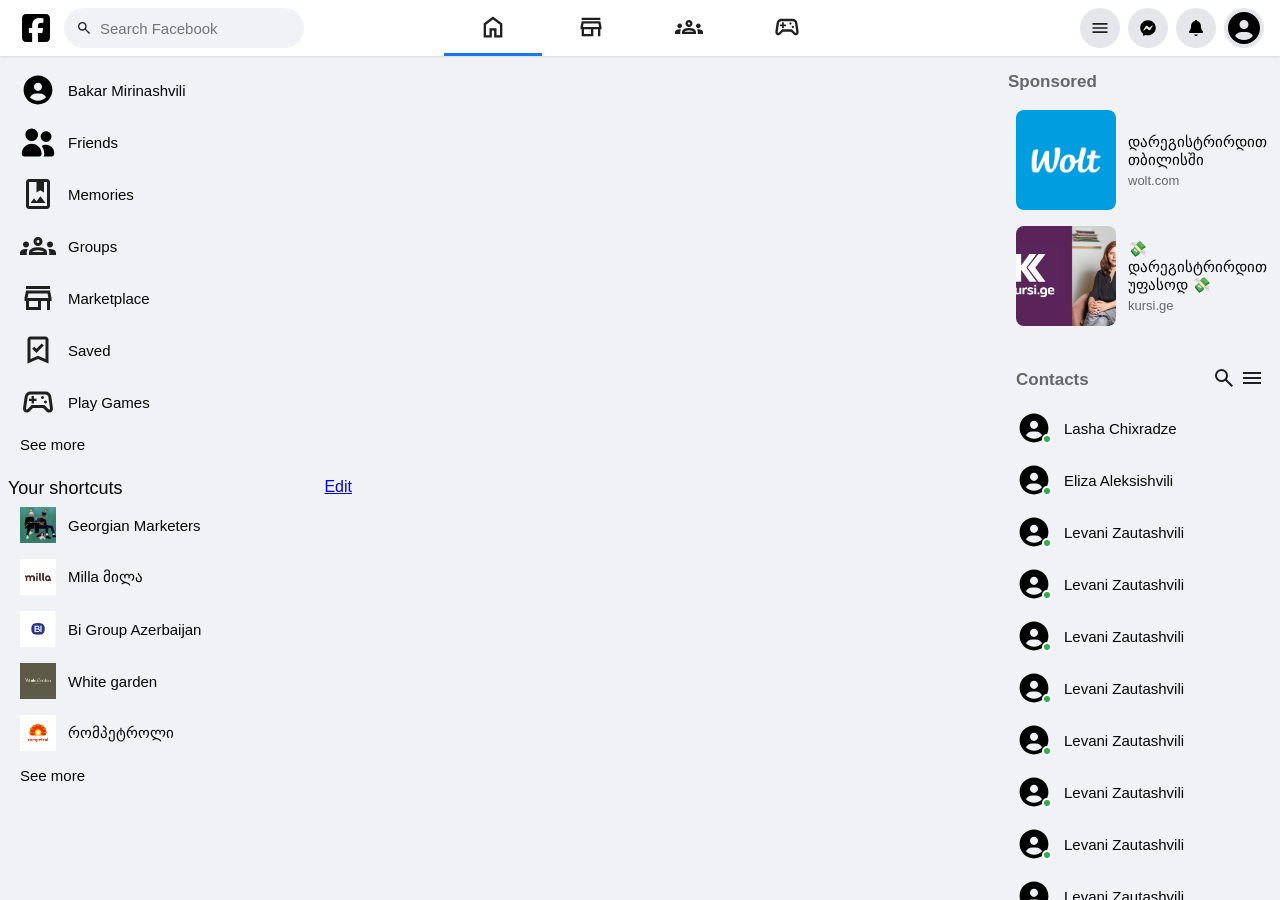
==== index.html @ d98aa98c "ვიზუალის პირველი ნაწილი" ====
<!doctype html>
<html lang="ka">
  <head>
    <meta charset="UTF-8" />
    <meta name="viewport" content="width=device-width, initial-scale=1.0" />
    <link rel="stylesheet" href="style.css" />
    <title>Facebook</title>
  </head>
  <body>
    <nav>
      <div class="nav-left">
        <img src="photos/logo (3).svg" class="logo" alt="Facebook" />
        <div class="search-box">
          <img src="photos/search.svg" class="search-icon" alt="" />
          <input type="text" placeholder="Search Facebook" />
        </div>
      </div>

      <div class="nav-center">
        <div class="nav-icon active"><img src="photos/home.svg" /></div>
        <div class="nav-icon"><img src="photos/store.svg" /></div>
        <div class="nav-icon"><img src="photos/groups.svg" /></div>
        <div class="nav-icon"><img src="photos/games.svg" /></div>
      </div>

      <div class="nav-right">
        <div class="right-icon"><img src="photos/menu.svg" /></div>
        <div class="right-icon messenger">
          <img src="photos/messenger.svg" />
        </div>
        <div class="right-icon notifications">
          <img src="photos/notifications.svg" />
        </div>

        <div class="profile">
          <img src="photos/account.svg" alt="Profile" />

          <div class="dropdown-menu">
            <div class="menu-item profile-info">
              <img src="photos/account.svg" alt="" />
              <span>Bakar Mirinashvili</span>
            </div>
            <hr />
            <div class="menu-item">Settings & privacy</div>
            <div class="menu-item">Help & support</div>
            <div class="menu-item">Display & accessibility</div>
            <div class="menu-item">Log Out</div>
          </div>
        </div>
      </div>
    </nav>

    <div class="main">
      <div class="left">
        <div class="img">
          <img src="photos/account.svg" />
          <p>Bakar Mirinashvili</p>
        </div>
        <div class="img">
          <img src="photos/friends.svg" />
          <p>Friends</p>
        </div>
        <div class="img">
          <img src="photos/memories.svg" />
          <p>Memories</p>
        </div>
        <div class="img">
          <img src="photos/groups.svg" />
          <p>Groups</p>
        </div>
        <div class="img">
          <img src="photos/store.svg" />
          <p>Marketplace</p>
        </div>

        <div id="more-items">
          <div class="img">
            <img src="photos/Saved.svg" />
            <p>Saved</p>
          </div>
          <div class="img">
            <img src="photos/games.svg" />
            <p>Play Games</p>
          </div>
        </div>

        <div class="img" id="see-more-btn">
          <p id="btn-text">See more</p>
        </div>
        <hr />

        <div class="shortcuts">
          <p>Your shortcuts</p>
          <a href="#">Edit</a>
        </div>
        <div class="img">
          <img src="photos/Georgian marketers.jpg" />
          <p>Georgian Marketers</p>
        </div>
        <div class="img">
          <img src="photos/milla.jpg" />
          <p>Milla მილა</p>
        </div>
        <div class="img">
          <img src="photos/bi grouo.jpg" />
          <p>Bi Group Azerbaijan</p>
        </div>
        <div class="img">
          <img src="photos/white garden.jpg" />
          <p>White garden</p>
        </div>
        <div class="img">
          <img src="photos/rompetrol.png" />
          <p>რომპეტროლი</p>
        </div>
        <div class="img" id="see-more-btn">
          <p id="btn-text">See more</p>
        </div>
      </div>

      <div class="main-right">
        <div class="sponsored-section">
          <h4>Sponsored</h4>

          <div class="sponsored-item">
            <img src="photos/wolt.png" alt="ad-image" />
            <div class="sponsored-text">
              <p class="ad-title">დარეგისტრირდით თბილისში</p>
              <p class="ad-link">wolt.com</p>
            </div>
          </div>

          <div class="sponsored-item">
            <img src="photos/kursi.jpg" alt="Kursi Ad" />
            <div class="sponsored-text">
              <p class="ad-title">💸 დარეგისტრირდით უფასოდ 💸</p>
              <p class="ad-link">kursi.ge</p>
            </div>
          </div>
        </div>

        <hr class="side-hr" />

        <div class="contacts-section">
          <div class="contacts-header">
            <h4>Contacts</h4>
            <div class="header-icons">
              <img src="photos/search.svg" alt="search" class="small-icon" />
              <img src="photos/menu.svg" alt="more" class="small-icon" />
            </div>
          </div>

          <div class="contact-item">
            <div class="user-img-container">
              <img src="photos/account.svg" class="user-img" />
              <span class="online-status"></span>
            </div>
            <p>Lasha Chixradze</p>
          </div>

          <div class="contact-item">
            <div class="user-img-container">
              <img src="photos/account.svg" class="user-img" />
              <span class="online-status"></span>
            </div>
            <p>Eliza Aleksishvili</p>
          </div>

          <div class="contact-item">
            <div class="user-img-container">
              <img src="photos/account.svg" class="user-img" />
              <span class="online-status"></span>
            </div>
            <p>Levani Zautashvili</p>
          </div>
          <div class="contact-item">
            <div class="user-img-container">
              <img src="photos/account.svg" class="user-img" />
              <span class="online-status"></span>
            </div>
            <p>Levani Zautashvili</p>
          </div>
          <div class="contact-item">
            <div class="user-img-container">
              <img src="photos/account.svg" class="user-img" />
              <span class="online-status"></span>
            </div>
            <p>Levani Zautashvili</p>
          </div>
          <div class="contact-item">
            <div class="user-img-container">
              <img src="photos/account.svg" class="user-img" />
              <span class="online-status"></span>
            </div>
            <p>Levani Zautashvili</p>
          </div>
          <div class="contact-item">
            <div class="user-img-container">
              <img src="photos/account.svg" class="user-img" />
              <span class="online-status"></span>
            </div>
            <p>Levani Zautashvili</p>
          </div>
          <div class="contact-item">
            <div class="user-img-container">
              <img src="photos/account.svg" class="user-img" />
              <span class="online-status"></span>
            </div>
            <p>Levani Zautashvili</p>
          </div>
          <div class="contact-item">
            <div class="user-img-container">
              <img src="photos/account.svg" class="user-img" />
              <span class="online-status"></span>
            </div>
            <p>Levani Zautashvili</p>
          </div>
          <div class="contact-item">
            <div class="user-img-container">
              <img src="photos/account.svg" class="user-img" />
              <span class="online-status"></span>
            </div>
            <p>Levani Zautashvili</p>
          </div>
          <div class="contact-item">
            <div class="user-img-container">
              <img src="photos/account.svg" class="user-img" />
              <span class="online-status"></span>
            </div>
            <p>Levani Zautashvili</p>
          </div>
          <div class="contact-item">
            <div class="user-img-container">
              <img src="photos/account.svg" class="user-img" />
              <span class="online-status"></span>
            </div>
            <p>Levani Zautashvili</p>
          </div>
          <div class="contact-item">
            <div class="user-img-container">
              <img src="photos/account.svg" class="user-img" />
              <span class="online-status"></span>
            </div>
            <p>Levani Zautashvili</p>
          </div>
        </div>
      </div>
    </div>

    <script src="script.js"></script>
  </body>
</html>
---- style.css ----
* {
  margin: 0;
  padding: 0;
  box-sizing: border-box;
}

body {
  background-color: #f0f2f5;
  font-family: Arial, Helvetica, sans-serif;
}

nav {
  width: 100%;
  height: 56px;
  background-color: white;
  display: flex;
  justify-content: space-between;
  align-items: center;
  padding: 0 16px;
  box-shadow: 0 1px 2px rgba(0, 0, 0, 0.1);
  position: fixed;
  top: 0;
  z-index: 1000;
}

/* Nav Left */
.nav-left {
  display: flex;
  align-items: center;
  flex: 1;
}

.logo {
  width: 40px;
  height: 40px;
  margin-right: 8px;
  cursor: pointer;
}

.search-box {
  background-color: #f0f2f5;
  border-radius: 50px;
  padding: 0 12px;
  display: flex;
  align-items: center;
  width: 240px;
  height: 40px;
}

.search-icon {
  width: 16px;
  height: 16px;
  margin-right: 8px;
}

.search-box input {
  background: transparent;
  border: none;
  outline: none;
  font-size: 15px;
  width: 100%;
}

/* Nav Center */
.nav-center {
  display: flex;
  justify-content: center;
  flex: 1.5;
  height: 100%;
}

.nav-icon {
  height: 100%;
  padding: 0 35px;
  display: flex;
  align-items: center;
  cursor: pointer;
  border-bottom: 3px solid transparent;
}

.nav-icon:hover {
  background-color: #f2f2f2;
  border-radius: 8px;
}

.nav-icon img {
  width: 28px;
  height: 28px;
}

.nav-icon.active {
  border-bottom: 3px solid #1877f2;
}

/* Nav Right */
.nav-right {
  display: flex;
  align-items: center;
  justify-content: flex-end;
  flex: 1;
}

.right-icon,
.profile {
  width: 40px;
  height: 40px;
  background-color: #e4e6eb;
  border-radius: 50%;
  display: flex;
  align-items: center;
  justify-content: center;
  margin-left: 8px;
  cursor: pointer;
  position: relative;
}

.right-icon img {
  width: 20px;
  height: 20px;
}

.profile img {
  width: 100%;
  height: 100%;
  border-radius: 50%;
  object-fit: cover;
}

/* Dropdown Menu */
.dropdown-menu {
  position: absolute;
  top: 50px;
  right: 0;
  width: 320px;
  background-color: white;
  border-radius: 8px;
  box-shadow: 0 12px 28px rgba(0, 0, 0, 0.2);
  padding: 12px;
  display: none;
  z-index: 2000;
}

.menu-item {
  display: flex;
  align-items: center;
  padding: 10px;
  border-radius: 8px;

  color: #050505;
  font-weight: 500;
  font-size: 15px;
}

.menu-item:hover {
  background-color: #f2f2f2;
}

.profile-info {
  box-shadow: 0 2px 4px rgba(0, 0, 0, 0.1);
  margin-bottom: 8px;
}

.profile-info img {
  width: 36px;
  height: 36px;
  margin-right: 12px;
}

hr {
  margin: 8px 0;
  border: none;
  border-top: 1px solid #ced0d4;
}

.left {
  width: 360px;
  padding: 8px;
  height: calc(100vh - 56px);
  position: fixed;
  top: 56px;
  left: 0;
  overflow-y: auto;
}

.left .img {
  display: flex;
  align-items: center;
  padding: 8px 12px;
  border-radius: 8px;
  cursor: pointer;
  transition: background 0.2s;
}

.left .img:hover {
  background-color: #e4e6eb;
}

.left .img img {
  width: 36px;
  height: 36px;
  margin-right: 12px;
  object-fit: cover;
}

.left .img p {
  font-size: 15px;
  font-weight: 500;
  color: #050505;
}

.left .img:first-child img {
  border-radius: 50%;
}

.left::-webkit-scrollbar {
  width: 8px;
}

.left:hover::-webkit-scrollbar-thumb {
  background-color: #bcc0c4;
  border-radius: 10px;
}

.arrow-icon {
  width: 36px;
  height: 36px;
  background-color: #e4e6eb;
  border-radius: 50%;
  display: flex;
  align-items: center;
  justify-content: center;
  margin-right: 12px;
}

#see-more-btn svg {
  transition: transform 0.3s;
}

.shortcuts {
  display: flex;
  justify-content: space-between;
}

.shortcuts p {
  font-size: 18px;
}

.main-right {
  width: 280px;
  position: fixed;
  right: 0;
  top: 56px;
  height: calc(100vh - 56px);
  padding: 16px;
  background-color: transparent;
}

.sponsored-section h4 {
  color: #65676b;
  font-size: 17px;
  margin-bottom: 10px;
  font-weight: 600;
}

.sponsored-item {
  display: flex;
  align-items: center;
  padding: 8px;
  border-radius: 8px;
  cursor: pointer;
}

.sponsored-item:hover {
  background-color: #e4e6eb;
}

.sponsored-item img {
  width: 100px;
  height: 100px;
  border-radius: 8px;
  object-fit: cover;
  margin-right: 12px;
}

.sponsored-text {
  display: flex;
  flex-direction: column;
}

.ad-title {
  font-size: 15px;
  font-weight: 500;
  color: #050505;
  margin-bottom: 4px;
}

.ad-link {
  font-size: 13px;
  color: #65676b;
}

hr {
  width: 100%;
  height: 1px;
  border: 0;
}

.main-right {
  width: 280px;
  position: fixed;
  right: 0;
  top: 56px;
  height: calc(100vh - 56px);
  padding: 16px 8px;
  overflow-y: auto;
  display: flex;
  flex-direction: column;
}

.contacts-header {
  display: flex;
  justify-content: space-between;
  align-items: center;
  padding: 8px;
  margin-top: 8px;
}

.contacts-header h4 {
  color: #65676b;
  font-size: 17px;
}

.contact-item {
  display: flex;
  align-items: center;
  padding: 8px;
  border-radius: 8px;
  cursor: pointer;
  width: 100%;
}

.contact-item:hover {
  background-color: #e4e6eb;
}

.user-img-container {
  position: relative;
  width: 36px;
  height: 36px;
  margin-right: 12px;
  flex-shrink: 0;
}

.user-img {
  width: 36px;
  height: 36px;
  border-radius: 50%;
  object-fit: cover;
}

.contact-item p {
  font-size: 15px;
  font-weight: 500;
  color: #050505;
  white-space: nowrap;
  overflow: hidden;
  text-overflow: ellipsis;
}

.online-status {
  position: absolute;
  bottom: 2px;
  right: 0;
  width: 10px;
  height: 10px;
  background-color: #31ad4e;
  border: 2px solid white;
  border-radius: 50%;
}

.main-right::-webkit-scrollbar {
  width: 8px;
}

.main-right:hover::-webkit-scrollbar-thumb {
  background-color: #bcc0c4;
  border-radius: 10px;
}
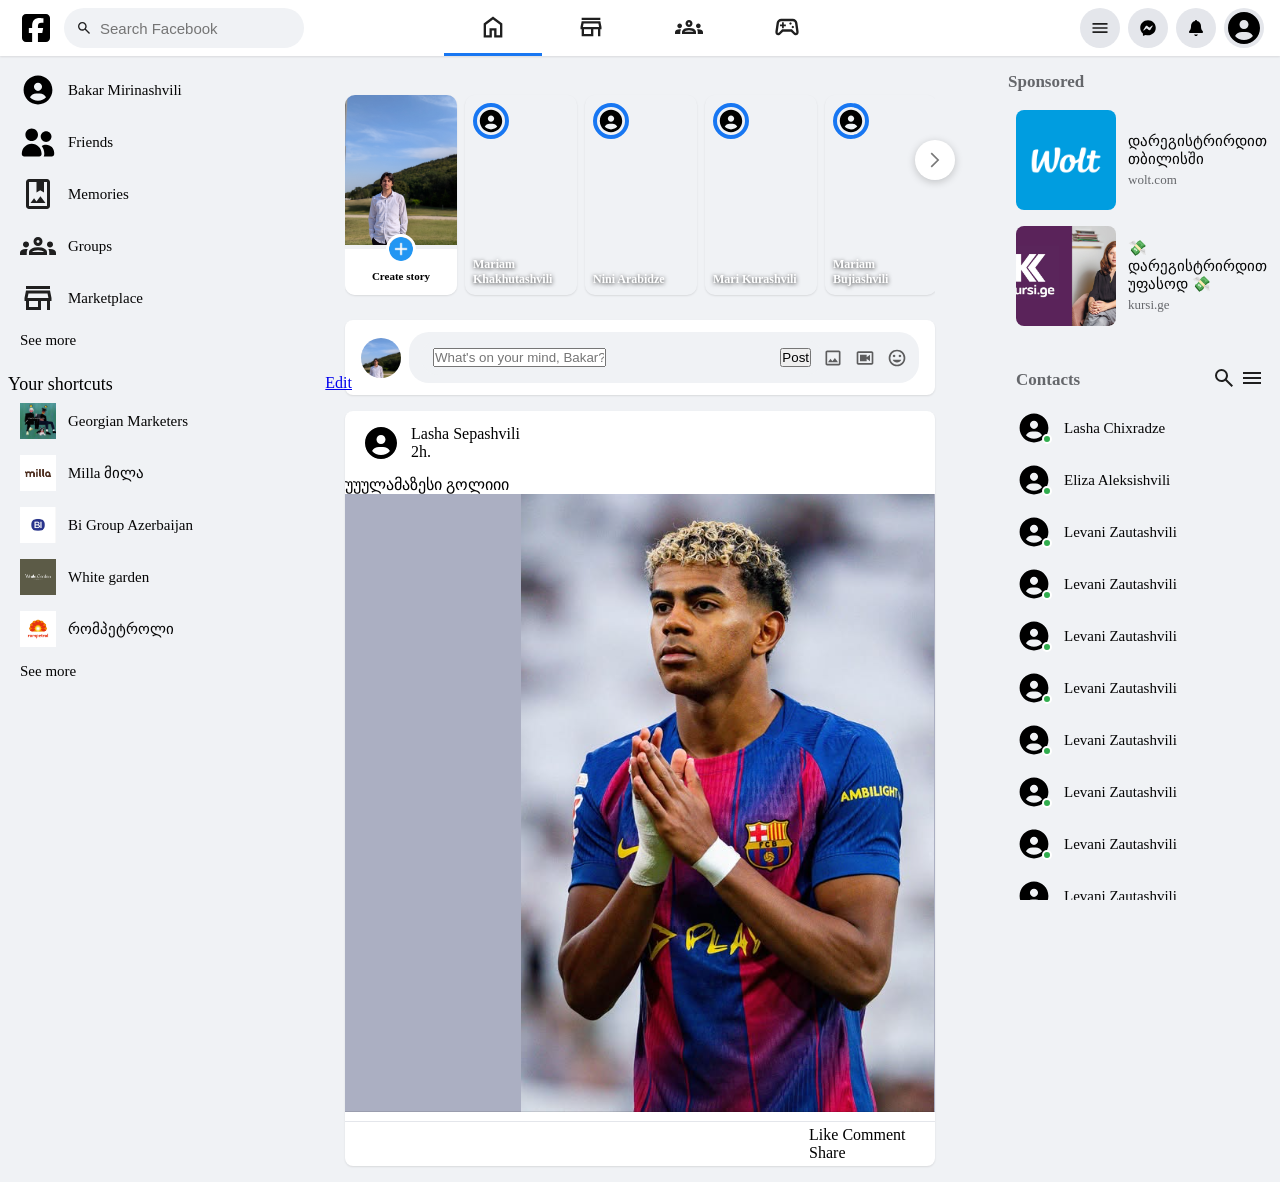
==== commit d2664824: "დასრულებული" ====
--- a/index.html
+++ b/index.html
@@ -118,6 +118,120 @@
         </div>
       </div>
 
+      <!--  main center -->
+      <div class="main-center">
+        <div class="story-wrapper">
+          <button class="nav-btn prev" id="prevBtn">
+            <img src="photos/Left Arrow.svg" />
+          </button>
+
+          <div class="top-box" id="storySlider">
+            <div class="my-story">
+              <img src="photos/bakar.jpg" class="story-bg" />
+              <div class="upload">
+                <img src="photos/plus 2.png" />
+                <p>Create story</p>
+              </div>
+            </div>
+
+            <div class="friends-story">
+              <div class="friend-profile-pic">
+                <img src="photos/account.svg" />
+              </div>
+              <p class="friend-name">Mariam Khakhutashvili</p>
+            </div>
+
+            <div class="friends-story">
+              <div class="friend-profile-pic">
+                <img src="photos/account.svg" />
+              </div>
+              <p class="friend-name">Nini Arabidze</p>
+            </div>
+
+            <div class="friends-story">
+              <div class="friend-profile-pic">
+                <img src="photos/account.svg" />
+              </div>
+              <p class="friend-name">Mari Kurashvili</p>
+            </div>
+
+            <div class="friends-story">
+              <div class="friend-profile-pic">
+                <img src="photos/account.svg" />
+              </div>
+              <p class="friend-name">Mariam Bujiashvili</p>
+            </div>
+
+            <div class="friends-story">
+              <div class="friend-profile-pic">
+                <img src="photos/account.svg" />
+              </div>
+              <p class="friend-name">NEXT On.ge</p>
+            </div>
+
+            <div class="friends-story">
+              <div class="friend-profile-pic">
+                <img src="photos/account.svg" />
+              </div>
+              <p class="friend-name">Lasha Giorgadze</p>
+            </div>
+          </div>
+
+          <button class="nav-btn next" id="nextBtn">
+            <img src="photos/Right Arrow.svg" alt=">" />
+          </button>
+        </div>
+      </div>
+
+      <!--პოსტები-->
+      <div class="create-post">
+        <div class="ptop">
+          <img src="photos/bakar.jpg" class="user-avatar" />
+          <div class="post-input-container">
+            <div class="post-input-container">
+              <input
+                type="text"
+                id="postInput"
+                placeholder="What's on your mind, Bakar?"
+              />
+              <button id="savePostBtn">Post</button>
+            </div>
+
+            <div id="displayPost"></div>
+            <div class="input-icons">
+              <img src="photos/photo.svg" alt="Video" />
+              <img src="photos/video.svg" alt="Photo" />
+              <img src="photos/smile.svg" alt="Emoji" />
+            </div>
+          </div>
+        </div>
+      </div>
+
+      <div class="friends-post">
+        <div class="friends-ptop">
+          <img src="photos/account.svg" />
+          <div class="friends-name">
+            <p>Lasha Sepashvili</p>
+            <p class="time">2h.</p>
+          </div>
+        </div>
+
+        <div class="post-content">
+          <p>უუულამაზესი გოლიიი</p>
+          <img src="photos/yamal2.png" class="post-img" />
+        </div>
+
+        <div class="post-actions">
+          <hr />
+          <div class="action-buttons">
+            <span>Like</span>
+            <span>Comment</span>
+            <span>Share</span>
+          </div>
+        </div>
+      </div>
+
+      <!--reklamebi-->
       <div class="main-right">
         <div class="sponsored-section">
           <h4>Sponsored</h4>
@@ -250,3 +364,7 @@
     <script src="script.js"></script>
   </body>
 </html>
+
+
+
+
--- a/style.css
+++ b/style.css
@@ -6,7 +6,6 @@
 
 body {
   background-color: #f0f2f5;
-  font-family: Arial, Helvetica, sans-serif;
 }
 
 nav {
@@ -188,7 +187,6 @@
   padding: 8px 12px;
   border-radius: 8px;
   cursor: pointer;
-  transition: background 0.2s;
 }
 
 .left .img:hover {
@@ -386,3 +384,903 @@
   background-color: #bcc0c4;
   border-radius: 10px;
 }
+
+/* main-center*/
+
+.main-center {
+  width: 590px;
+  margin: 0 auto;
+  padding-top: 20px;
+}
+
+.story-wrapper {
+  position: relative;
+  width: 100%;
+  display: flex;
+  align-items: center;
+}
+
+.top-box {
+  display: flex;
+  gap: 8px;
+  width: 100%;
+  overflow-x: hidden;
+  scroll-behavior: smooth;
+  padding: 5px 0;
+}
+
+/* სთოrebi */
+.my-story,
+.friends-story {
+  min-width: 112px;
+  max-width: 112px;
+  height: 200px;
+  border-radius: 10px;
+  position: relative;
+  cursor: pointer;
+  overflow: hidden;
+  flex-shrink: 0;
+  box-shadow: 0 1px 2px rgba(0, 0, 0, 0.1);
+  margin-top: 70px;
+}
+
+/* ისრები*/
+.nav-btn {
+  position: absolute;
+  top: 50%;
+  transform: translateY(-50%);
+  width: 40px;
+  height: 40px;
+  border-radius: 50%;
+  border: none;
+  background: white;
+  box-shadow: 0 2px 8px rgba(0, 0, 0, 0.2);
+  cursor: pointer;
+  z-index: 10;
+  display: flex;
+  align-items: center;
+  justify-content: center;
+  transition: transform 0.2s;
+}
+
+.nav-btn:hover {
+  transform: translateY(-50%) scale(1.05);
+}
+
+.prev {
+  left: -20px;
+}
+.next {
+  right: -20px;
+}
+
+.nav-btn img {
+  width: 18px;
+  opacity: 0.6;
+}
+
+/* პროფილი და სახელი */
+.friend-profile-pic {
+  position: absolute;
+  top: 8px;
+  left: 8px;
+  width: 36px;
+  height: 36px;
+  border-radius: 50%;
+  border: 4px solid #1877f2;
+  overflow: hidden;
+}
+
+.friend-profile-pic img {
+  width: 100%;
+  height: 100%;
+  object-fit: cover;
+}
+
+.friend-name {
+  position: absolute;
+  bottom: 8px;
+  left: 8px;
+  right: 8px;
+  color: white;
+  font-size: 12px;
+  font-weight: 600;
+  text-shadow: 0 1px 4px rgba(0, 0, 0, 0.8);
+}
+
+.story-bg {
+  width: 100%;
+  height: 75%;
+  object-fit: cover;
+}
+.upload {
+  height: 25%;
+  background: white;
+  text-align: center;
+  position: relative;
+}
+.upload img {
+  width: 30px;
+  border-radius: 50%;
+  border: 3px solid white;
+  background: #1877f2;
+  margin-top: -15px;
+}
+.upload p {
+  font-size: 11px;
+  font-weight: 600;
+  margin-top: 2px;
+}
+
+/* პოსტები*/
+
+.main-center {
+  width: 590px;
+  margin: 0 auto;
+  display: flex;
+  flex-direction: column;
+  gap: 16px;
+  padding: 20px 0;
+}
+
+.post-creation-box {
+  width: 100%;
+  background: white;
+  border-radius: 8px;
+  padding: 12px 16px;
+  box-shadow: 0 1px 2px rgba(0, 0, 0, 0.1);
+}
+
+.post-top {
+  display: flex;
+  align-items: center;
+  gap: 8px;
+  margin-bottom: 12px;
+}
+
+.post-profile-pic {
+  width: 40px;
+  height: 40px;
+  border-radius: 50%;
+}
+
+.post-input {
+  flex: 1;
+  background: #f0f2f5;
+  border-radius: 20px;
+  padding: 8px 12px;
+  display: flex;
+  justify-content: space-between;
+  align-items: center;
+  color: #65676b;
+}
+
+.input-icons {
+  display: flex;
+  gap: 10px;
+}
+.input-icons img {
+  width: 20px;
+  opacity: 0.7;
+}
+
+.post-hr {
+  border: 0;
+  border-top: 1px solid #e4e6eb;
+  margin: 0;
+}
+
+.post-bottom {
+  display: flex;
+  padding-top: 8px;
+}
+
+.post-icon-btn {
+  flex: 1;
+  display: flex;
+  align-items: center;
+  justify-content: center;
+  gap: 8px;
+  padding: 8px;
+  border-radius: 8px;
+  cursor: pointer;
+  color: #65676b;
+  font-weight: 600;
+  font-size: 14px;
+}
+
+.post-icon-btn:hover {
+  background: #f2f2f2;
+}
+.post-icon-btn img {
+  width: 24px;
+}
+
+.main-center {
+  width: 590px;
+  margin: 0 auto;
+  display: flex;
+  flex-direction: column;
+  gap: 16px;
+  padding: 20px 0;
+}
+
+.post-creation-box {
+  width: 100%;
+  background: white;
+  border-radius: 8px;
+  padding: 12px 16px;
+  box-shadow: 0 1px 2px rgba(0, 0, 0, 0.1);
+}
+
+.post-top {
+  display: flex;
+  align-items: center;
+  gap: 8px;
+  margin-bottom: 12px;
+}
+
+.post-profile-pic {
+  width: 40px;
+  height: 40px;
+  border-radius: 50%;
+}
+
+.post-input {
+  flex: 1;
+  background: #f0f2f5;
+  border-radius: 20px;
+  padding: 8px 12px;
+  display: flex;
+  justify-content: space-between;
+  align-items: center;
+  color: #65676b;
+}
+
+.input-icons {
+  display: flex;
+  gap: 10px;
+}
+.input-icons img {
+  width: 20px;
+  opacity: 0.7;
+}
+
+.post-hr {
+  border: 0;
+  border-top: 1px solid #e4e6eb;
+  margin: 0;
+}
+
+.post-bottom {
+  display: flex;
+  padding-top: 8px;
+}
+
+.post-icon-btn {
+  flex: 1;
+  display: flex;
+  align-items: center;
+  justify-content: center;
+  gap: 8px;
+  padding: 8px;
+  border-radius: 8px;
+  cursor: pointer;
+  color: #65676b;
+  font-weight: 600;
+  font-size: 14px;
+}
+
+.post-icon-btn:hover {
+  background: #f2f2f2;
+}
+.post-icon-btn img {
+  width: 24px;
+}
+
+/* სთორების  */
+.story-wrapper {
+  position: relative;
+  width: 100%;
+}
+
+.top-box {
+  display: flex;
+  gap: 8px;
+  overflow-x: hidden;
+  scroll-behavior: smooth;
+}
+
+/* ისრები */
+.nav-btn {
+  position: absolute;
+  top: 50%;
+  transform: translateY(-50%);
+  width: 40px;
+  height: 40px;
+  border-radius: 50%;
+  background: white;
+  border: none;
+  box-shadow: 0 2px 8px rgba(0, 0, 0, 0.2);
+  z-index: 10;
+  cursor: pointer;
+}
+
+.prev {
+  left: -20px;
+}
+.next {
+  right: -20px;
+}
+
+/*პოსტები*/
+.create-post {
+  background-color: #ffffff;
+  border-radius: 8px;
+  padding: 12px 16px;
+  box-shadow: 0 1px 2px rgba(0, 0, 0, 0.1);
+  width: 100%;
+  max-width: 590px;
+  margin: 0 auto;
+}
+
+.ptop {
+  display: flex;
+  align-items: center;
+  gap: 8px;
+}
+
+.user-avatar {
+  width: 40px;
+  height: 40px;
+  border-radius: 50%;
+  object-fit: cover;
+}
+
+.post-input-container {
+  background-color: #f0f2f5;
+  border-radius: 20px;
+  padding: 8px 12px;
+  display: flex;
+  flex: 1;
+  align-items: center;
+  justify-content: space-between;
+  cursor: pointer;
+}
+
+.post-input-container:hover {
+  background-color: #e4e6eb;
+}
+
+.post-input-container p {
+  color: #65676b;
+  font-size: 15px;
+  margin: 0;
+}
+
+.input-icons {
+  display: flex;
+  align-items: center;
+  gap: 12px;
+}
+
+.input-icons img {
+  width: 20px;
+  height: 20px;
+  opacity: 0.7;
+}
+
+.friends-post {
+  background-color: #fff;
+  border-radius: 8px;
+  padding-top: 12px;
+  box-shadow: 0 1px 2px rgba(0, 0, 0, 0.1);
+  width: 100%;
+  max-width: 590px;
+  margin: 16px auto;
+  overflow: hidden;
+}
+
+.friends-ptop {
+  display: flex;
+  align-items: center;
+  gap: 10px;
+  padding: 0 16px;
+  margin-bottom: 12px;
+}
+
+.friends-ptop img {
+  width: 40px;
+  height: 40px;
+  border-radius: 50%;
+  object-fit: cover;
+}
+
+/* ტექსტის სტილი */
+.post-text {
+  padding: 0 16px 12px 16px;
+  font-size: 15px;
+  color: #050505;
+  line-height: 1.4;
+}
+
+/* სურათის სტილი */
+.post-img-container {
+  width: 100%;
+  border-top: 1px solid #ebedf0;
+  border-bottom: 1px solid #ebedf0;
+}
+
+.main-post-img {
+  width: 100%;
+  display: block;
+  height: auto;
+  object-fit: cover;
+}
+
+.post-actions {
+  display: flex;
+  padding: 4px 16px;
+  border-top: 1px solid #e4e6eb;
+  margin-top: 5px;
+}
+
+.action-btn {
+  flex: 1;
+  display: flex;
+  align-items: center;
+  justify-content: center;
+  padding: 8px;
+  cursor: pointer;
+  border-radius: 4px;
+  color: #65676b;
+  font-weight: 600;
+  font-size: 14px;
+}
+
+.action-btn:hover {
+  background-color: #f2f2f2;
+}
+
+/* LOGIN PAGE  */
+.login-page {
+  display: flex;
+  flex-direction: column;
+  align-items: center;
+  justify-content: center;
+  min-height: 100vh;
+  background-color: #f0f2f5;
+}
+
+.login-wrapper {
+  display: flex;
+  align-items: flex-start;
+  gap: 80px;
+  max-width: 980px;
+  width: 100%;
+  padding: 0 20px;
+  margin-top: -80px;
+}
+
+.login-left {
+  flex: 1;
+}
+
+.login-logo {
+  color: #1877f2;
+  font-size: 56px;
+  font-weight: 700;
+  font-style: normal;
+  margin-bottom: 16px;
+  letter-spacing: -0.5px;
+}
+
+.recent-title {
+  font-size: 28px;
+  font-weight: 400;
+  color: #1c1e21;
+  margin: 0 0 8px 0;
+}
+
+.recent-subtitle {
+  font-size: 15px;
+  color: #606770;
+  margin: 0 0 20px 0;
+}
+
+.account-cards {
+  display: flex;
+  gap: 12px;
+}
+
+.account-card {
+  width: 130px;
+  background: #fff;
+  border-radius: 8px;
+  box-shadow: 0 2px 8px rgba(0, 0, 0, 0.15);
+  cursor: pointer;
+  position: relative;
+  transition: box-shadow 0.2s;
+}
+
+.account-card:hover {
+  box-shadow: 0 4px 16px rgba(0, 0, 0, 0.22);
+}
+
+.avatar-wrap {
+  height: 130px;
+  background: #e4e6eb;
+  border-radius: 8px 8px 0 0;
+  display: flex;
+  align-items: center;
+  justify-content: center;
+}
+
+.avatar-wrap img {
+  width: 80px;
+  height: 80px;
+  opacity: 0.5;
+}
+
+.card-name {
+  padding: 8px 10px 10px;
+  font-size: 13px;
+  font-weight: 600;
+  color: #1c1e21;
+  text-align: center;
+}
+
+.remove-btn {
+  position: absolute;
+  top: -8px;
+  left: -8px;
+  width: 24px;
+  height: 24px;
+  background: #fff;
+  border-radius: 50%;
+  border: 1px solid #ccc;
+  cursor: pointer;
+  font-size: 14px;
+  color: #65676b;
+  display: flex;
+  align-items: center;
+  justify-content: center;
+}
+
+.remove-btn:hover {
+  background: #e4e6eb;
+}
+
+.add-account-card {
+  width: 130px;
+  background: #fff;
+  border-radius: 8px;
+  box-shadow: 0 2px 8px rgba(0, 0, 0, 0.15);
+  cursor: pointer;
+  display: flex;
+  flex-direction: column;
+  align-items: center;
+  justify-content: center;
+  padding: 28px 10px;
+  gap: 10px;
+  transition: box-shadow 0.2s;
+}
+
+.add-account-card:hover {
+  box-shadow: 0 4px 16px rgba(0, 0, 0, 0.22);
+}
+
+.add-circle {
+  width: 52px;
+  height: 52px;
+  background: #1877f2;
+  border-radius: 50%;
+  display: flex;
+  align-items: center;
+  justify-content: center;
+  color: #fff;
+  font-size: 30px;
+}
+
+.add-label {
+  font-size: 13px;
+  font-weight: 600;
+  color: #1877f2;
+  text-align: center;
+}
+
+.login-card {
+  width: 396px;
+  background: #fff;
+  border-radius: 8px;
+  box-shadow:
+    0 2px 4px rgba(0, 0, 0, 0.1),
+    0 8px 16px rgba(0, 0, 0, 0.1);
+  padding: 24px;
+  margin-top: 80px;
+}
+
+.login-card input {
+  width: 100%;
+  padding: 14px 16px;
+  font-size: 17px;
+  border: 1px solid #dddfe2;
+  border-radius: 6px;
+  outline: none;
+  color: #1c1e21;
+  margin-bottom: 12px;
+}
+
+.login-card input:focus {
+  border-color: #1877f2;
+  box-shadow: 0 0 0 2px rgba(24, 119, 242, 0.2);
+}
+
+.login-card input::placeholder {
+  color: #90949c;
+}
+
+.error-msg {
+  color: #d32f2f;
+  font-size: 13px;
+  margin-bottom: 10px;
+  display: none;
+  text-align: center;
+}
+
+.btn-login {
+  width: 100%;
+  padding: 14px;
+  font-size: 20px;
+  font-weight: 700;
+  background: #1877f2;
+  color: #fff;
+  border: none;
+  border-radius: 6px;
+  cursor: pointer;
+}
+
+.btn-login:hover {
+  background: #166fe5;
+}
+
+.forgot-link {
+  display: block;
+  text-align: center;
+  color: #1877f2;
+  font-size: 14px;
+  margin: 16px 0;
+  text-decoration: none;
+}
+
+.forgot-link:hover {
+  text-decoration: underline;
+}
+
+.login-divider {
+  border: none;
+  border-top: 1px solid #dadde1;
+  margin: 4px 0 20px;
+}
+
+.btn-create {
+  display: block;
+  width: fit-content;
+  margin: 0 auto;
+  padding: 14px 24px;
+  font-size: 17px;
+  font-weight: 700;
+  background: #42b72a;
+  color: #fff;
+  border: none;
+  border-radius: 6px;
+  cursor: pointer;
+}
+
+.btn-create:hover {
+  background: #36a420;
+}
+
+.login-footer {
+  margin-top: 28px;
+  font-size: 14px;
+  color: #1c1e21;
+  text-align: center;
+}
+
+.login-footer a {
+  font-weight: 700;
+  color: #1c1e21;
+}
+
+/* ==================== RESPONSIVE STYLES ==================== */
+
+/* Tablets (768px - 1023px) */
+@media (max-width: 1023px) {
+  .main-right {
+    display: none;
+  }
+
+  .left {
+    width: 280px;
+  }
+
+  .main-center {
+    width: 500px;
+  }
+
+  .nav-icon {
+    padding: 0 20px;
+  }
+}
+
+/* Mobile Large (481px - 767px) */
+@media (max-width: 767px) {
+  .left,
+  .main-right {
+    display: none;
+  }
+
+  .main-center {
+    width: 100%;
+    padding: 76px 8px 20px 8px;
+  }
+
+  .nav-icon {
+    padding: 0 12px;
+  }
+
+  .nav-icon img {
+    width: 24px;
+    height: 24px;
+  }
+
+  .search-box {
+    display: none;
+  }
+
+  .my-story,
+  .friends-story {
+    min-width: 90px;
+    max-width: 90px;
+    height: 160px;
+  }
+
+  .nav-btn {
+    display: none;
+  }
+
+  .friends-post,
+  .create-post {
+    border-radius: 0;
+  }
+
+  .login-wrapper {
+    flex-direction: column;
+    gap: 40px;
+    margin-top: 0;
+    align-items: center;
+  }
+
+  .login-left {
+    text-align: center;
+  }
+
+  .login-logo {
+    font-size: 48px;
+  }
+
+  .recent-title {
+    font-size: 24px;
+  }
+
+  .account-cards {
+    justify-content: center;
+  }
+
+  .login-card {
+    width: 100%;
+    max-width: 396px;
+    margin-top: 0;
+  }
+}
+
+/* Mobile (max 480px) */
+@media (max-width: 480px) {
+  .nav-left .logo {
+    margin-right: 0;
+  }
+
+  .nav-center {
+    flex: 2;
+  }
+
+  .nav-icon {
+    padding: 0 8px;
+  }
+
+  .nav-right .right-icon:not(:last-child) {
+    display: none;
+  }
+
+  .my-story,
+  .friends-story {
+    min-width: 70px;
+    max-width: 70px;
+    height: 140px;
+  }
+
+  .friend-profile-pic {
+    width: 28px;
+    height: 28px;
+  }
+
+  .friend-name {
+    font-size: 10px;
+  }
+
+  .post-icon-btn,
+  .action-btn {
+    font-size: 12px;
+    padding: 6px;
+  }
+
+  .post-icon-btn img,
+  .action-btn img {
+    width: 20px;
+  }
+
+  .login-logo {
+    font-size: 40px;
+  }
+
+  .recent-title {
+    font-size: 20px;
+  }
+
+  .account-cards {
+    flex-direction: column;
+    align-items: center;
+  }
+
+  .account-card,
+  .add-account-card {
+    width: 100%;
+    max-width: 200px;
+  }
+
+  .login-card {
+    padding: 20px;
+  }
+
+  .btn-create {
+    width: 100%;
+  }
+}
+
+/* (max 360px) */
+@media (max-width: 360px) {
+  .nav-icon {
+    padding: 0 6px;
+  }
+
+  .nav-icon img {
+    width: 20px;
+    height: 20px;
+  }
+
+  .my-story,
+  .friends-story {
+    min-width: 60px;
+    max-width: 60px;
+    height: 120px;
+  }
+
+  .login-logo {
+    font-size: 36px;
+  }
+
+  .recent-title {
+    font-size: 18px;
+  }
+}
